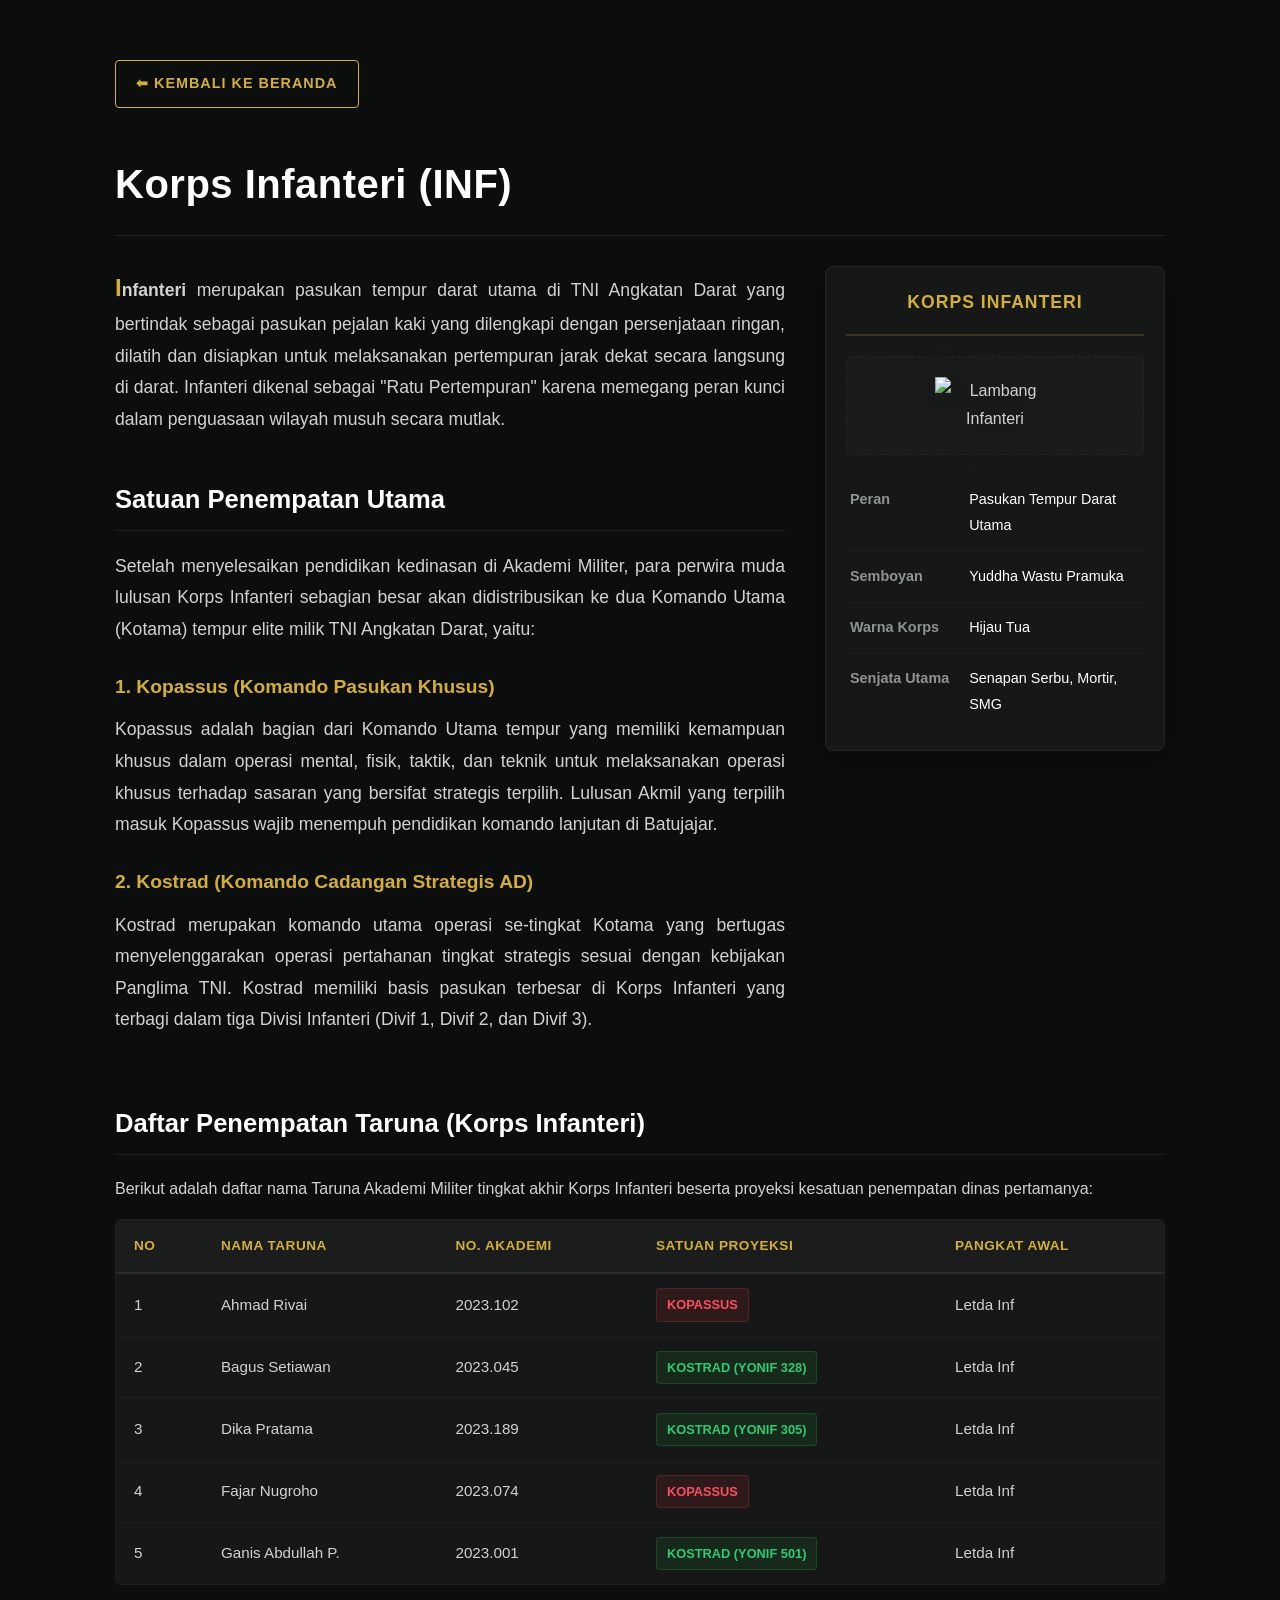
==== infanteri/infanteri.html @ 5bfca165 "Update!" ====
<!doctype html>
<html lang="id">
  <head>
    <meta charset="UTF-8" />
    <meta name="viewport" content="width=device-width, initial-scale=1.0" />
    <title>Satuan Infanteri - Akademi Militer</title>
    <style>
      :root {
        --bg-main: #0c0e0d; 
        --bg-card: #151816; 
        --tni-gold: #d4af37;
        --text-pure: #ffffff;
        --text-body: #cfd4d0; 
        --text-muted: #8e9590;
        --border-color: rgba(255, 255, 255, 0.08);
      }

      * {
        margin: 0;
        padding: 0;
        box-sizing: border-box;
        font-family:
          "Segoe UI",
          -apple-system,
          BlinkMacSystemFont,
          sans-serif;
      }

      body {
        background-color: var(--bg-main);
        color: var(--text-body);
        line-height: 1.8;
        padding: 60px 20px;
      }

      .wiki-container {
        max-width: 1050px;
        margin: 0 auto;
      }

      .btn-back {
        display: inline-flex;
        align-items: center;
        gap: 8px;
        background-color: transparent;
        color: var(--tni-gold);
        border: 1px solid var(--tni-gold);
        padding: 10px 20px;
        text-decoration: none;
        font-weight: 700;
        font-size: 0.9rem;
        text-transform: uppercase;
        letter-spacing: 1px;
        border-radius: 4px;
        margin-bottom: 40px;
        transition: all 0.2s ease;
      }

      .btn-back:hover {
        background-color: var(--tni-gold);
        color: #000000;
        transform: translateY(-2px);
        box-shadow: 0 4px 15px rgba(212, 175, 55, 0.2);
      }

      h1 {
        color: var(--text-pure);
        font-size: 2.5rem;
        font-weight: 800;
        letter-spacing: 0.5px;
        margin-bottom: 30px;
        padding-bottom: 15px;
        border-bottom: 1px solid var(--border-color);
      }

      .wiki-top-layout {
        display: grid;
        grid-template-columns: 1fr 340px;
        gap: 40px;
        align-items: start;
      }

      .wiki-text {
        font-size: 1.1rem;
        text-align: justify;
      }

      .wiki-text p {
        margin-bottom: 24px;
        color: var(--text-body);
      }

      .wiki-text p:first-of-type::first-letter {
        font-size: 1.5rem;
        font-weight: 700;
        color: var(--tni-gold);
      }

      h2.wiki-section-title {
        color: var(--text-pure);
        font-size: 1.6rem;
        font-weight: 700;
        margin: 40px 0 20px 0;
        padding-bottom: 8px;
        border-bottom: 1px solid var(--border-color);
      }

      h3.wiki-subsection-title {
        color: var(--tni-gold);
        font-size: 1.2rem;
        font-weight: 600;
        margin: 20px 0 10px 0;
      }

      /* INFOBOX */
      .infobox {
        background-color: var(--bg-card);
        border: 1px solid rgba(255, 255, 255, 0.06);
        border-radius: 8px;
        padding: 20px;
        box-shadow: 0 10px 30px rgba(0, 0, 0, 0.3);
      }

      .infobox-title {
        text-align: center;
        font-size: 1.1rem;
        font-weight: 800;
        color: var(--tni-gold);
        text-transform: uppercase;
        letter-spacing: 1px;
        padding-bottom: 15px;
        margin-bottom: 20px;
        border-bottom: 2px solid rgba(212, 175, 55, 0.2);
      }

      .infobox-img-container {
        text-align: center;
        background-color: rgba(255, 255, 255, 0.02);
        padding: 20px;
        border-radius: 6px;
        margin-bottom: 20px;
        border: 1px dashed rgba(255, 255, 255, 0.05);
      }

      .infobox-img {
        max-width: 120px;
        height: auto;
        filter: drop-shadow(0 8px 16px rgba(0, 0, 0, 0.5));
      }

      .infobox-table {
        width: 100%;
        border-collapse: collapse;
      }

      .infobox-table tr {
        border-bottom: 1px solid rgba(255, 255, 255, 0.04);
      }

      .infobox-table tr:last-child {
        border-bottom: none;
      }

      .infobox-table th,
      .infobox-table td {
        padding: 12px 4px;
        font-size: 0.9rem;
        vertical-align: top;
      }

      .infobox-table th {
        text-align: left;
        width: 40%;
        color: var(--text-muted);
        font-weight: 600;
      }

      .infobox-table td {
        color: var(--text-pure);
      }

     /* TABEL NAMA TARUNA  */
      .full-width-section {
        width: 100%;
        margin-top: 20px;
      }

      .data-table-container {
        width: 100%;
        overflow-x: auto;
        margin-top: 15px;
        border-radius: 6px;
        border: 1px solid var(--border-color);
      }

      .wiki-table {
        width: 100%;
        border-collapse: collapse;
        background-color: var(--bg-card);
        font-size: 0.95rem;
      }

      .wiki-table th,
      .wiki-table td {
        padding: 14px 18px;
        text-align: left;
      }

      .wiki-table th {
        background-color: rgba(255, 255, 255, 0.02);
        color: var(--tni-gold);
        font-weight: 700;
        border-bottom: 2px solid var(--border-color);
        text-transform: uppercase;
        font-size: 0.85rem;
        letter-spacing: 0.5px;
      }

      .wiki-table tr {
        border-bottom: 1px solid rgba(255, 255, 255, 0.04);
      }

      .wiki-table tr:last-child {
        border-bottom: none;
      }

      .badge {
        display: inline-block;
        padding: 4px 10px;
        font-size: 0.8rem;
        font-weight: 700;
        border-radius: 4px;
        text-transform: uppercase;
      }
      .badge-kopassus {
        background-color: rgba(220, 53, 69, 0.12);
        color: #ff4d5e;
        border: 1px solid rgba(220, 53, 69, 0.25);
      }
      .badge-kostrad {
        background-color: rgba(40, 167, 69, 0.12);
        color: #2ecc71;
        border: 1px solid rgba(40, 167, 69, 0.25);
      }

      /* RESPONSIV HP */
      @media (max-width: 850px) {
        .wiki-top-layout {
          grid-template-columns: 1fr; 
        }

        .infobox {
          width: 100%;
          order: -1;
        }
      }
    </style>
  </head>
  <body>
    <div class="wiki-container">
      <a href="/index.html" class="btn-back">⬅ Kembali ke Beranda</a>

      <h1>Korps Infanteri (INF)</h1>

      <div class="wiki-top-layout">
        <div class="wiki-text">
          <p>
            <b>Infanteri</b> merupakan pasukan tempur darat utama di TNI
            Angkatan Darat yang bertindak sebagai pasukan pejalan kaki yang
            dilengkapi dengan persenjataan ringan, dilatih dan disiapkan untuk
            melaksanakan pertempuran jarak dekat secara langsung di darat.
            Infanteri dikenal sebagai "Ratu Pertempuran" karena memegang peran
            kunci dalam penguasaan wilayah musuh secara mutlak.
          </p>

          <h2 class="wiki-section-title">Satuan Penempatan Utama</h2>
          <p>
            Setelah menyelesaikan pendidikan kedinasan di Akademi Militer, para
            perwira muda lulusan Korps Infanteri sebagian besar akan
            didistribusikan ke dua Komando Utama (Kotama) tempur elite milik TNI
            Angkatan Darat, yaitu:
          </p>

          <h3 class="wiki-subsection-title">
            1. Kopassus (Komando Pasukan Khusus)
          </h3>
          <p>
            Kopassus adalah bagian dari Komando Utama tempur yang memiliki
            kemampuan khusus dalam operasi mental, fisik, taktik, dan teknik
            untuk melaksanakan operasi khusus terhadap sasaran yang bersifat
            strategis terpilih. Lulusan Akmil yang terpilih masuk Kopassus wajib
            menempuh pendidikan komando lanjutan di Batujajar.
          </p>

          <h3 class="wiki-subsection-title">
            2. Kostrad (Komando Cadangan Strategis AD)
          </h3>
          <p>
            Kostrad merupakan komando utama operasi se-tingkat Kotama yang
            bertugas menyelenggarakan operasi pertahanan tingkat strategis
            sesuai dengan kebijakan Panglima TNI. Kostrad memiliki basis pasukan
            terbesar di Korps Infanteri yang terbagi dalam tiga Divisi Infanteri
            (Divif 1, Divif 2, dan Divif 3).
          </p>
        </div>

        <div class="infobox">
          <div class="infobox-title">Korps Infanteri</div>
          <div class="infobox-img-container">
            <img
              src="image/img1.png"
              alt="Lambang Infanteri"
              class="infobox-img"
            />
          </div>
          <table class="infobox-table">
            <tr>
              <th>Peran</th>
              <td>Pasukan Tempur Darat Utama</td>
            </tr>
            <tr>
              <th>Semboyan</th>
              <td>Yuddha Wastu Pramuka</td>
            </tr>
            <tr>
              <th>Warna Korps</th>
              <td>Hijau Tua</td>
            </tr>
            <tr>
              <th>Senjata Utama</th>
              <td>Senapan Serbu, Mortir, SMG</td>
            </tr>
          </table>
        </div>
      </div>
      <div class="full-width-section">
        <h2 class="wiki-section-title">
          Daftar Penempatan Taruna (Korps Infanteri)
        </h2>
        <p>
          Berikut adalah daftar nama Taruna Akademi Militer tingkat akhir Korps
          Infanteri beserta proyeksi kesatuan penempatan dinas pertamanya:
        </p>

        <div class="data-table-container">
          <table class="wiki-table">
            <thead>
              <tr>
                <th>No</th>
                <th>Nama Taruna</th>
                <th>No. Akademi</th>
                <th>Satuan Proyeksi</th>
                <th>Pangkat Awal</th>
              </tr>
            </thead>
            <tbody>
              <tr>
                <td>1</td>
                <td>Ahmad Rivai</td>
                <td>2023.102</td>
                <td><span class="badge badge-kopassus">Kopassus</span></td>
                <td>Letda Inf</td>
              </tr>
              <tr>
                <td>2</td>
                <td>Bagus Setiawan</td>
                <td>2023.045</td>
                <td>
                  <span class="badge badge-kostrad">Kostrad (Yonif 328)</span>
                </td>
                <td>Letda Inf</td>
              </tr>
              <tr>
                <td>3</td>
                <td>Dika Pratama</td>
                <td>2023.189</td>
                <td>
                  <span class="badge badge-kostrad">Kostrad (Yonif 305)</span>
                </td>
                <td>Letda Inf</td>
              </tr>
              <tr>
                <td>4</td>
                <td>Fajar Nugroho</td>
                <td>2023.074</td>
                <td><span class="badge badge-kopassus">Kopassus</span></td>
                <td>Letda Inf</td>
              </tr>
              <tr>
                <td>5</td>
                <td>Ganis Abdullah P.</td>
                <td>2023.001</td>
                <td>
                  <span class="badge badge-kostrad">Kostrad (Yonif 501)</span>
                </td>
                <td>Letda Inf</td>
              </tr>
            </tbody>
          </table>
        </div>
      </div>
    </div>
  </body>
</html>
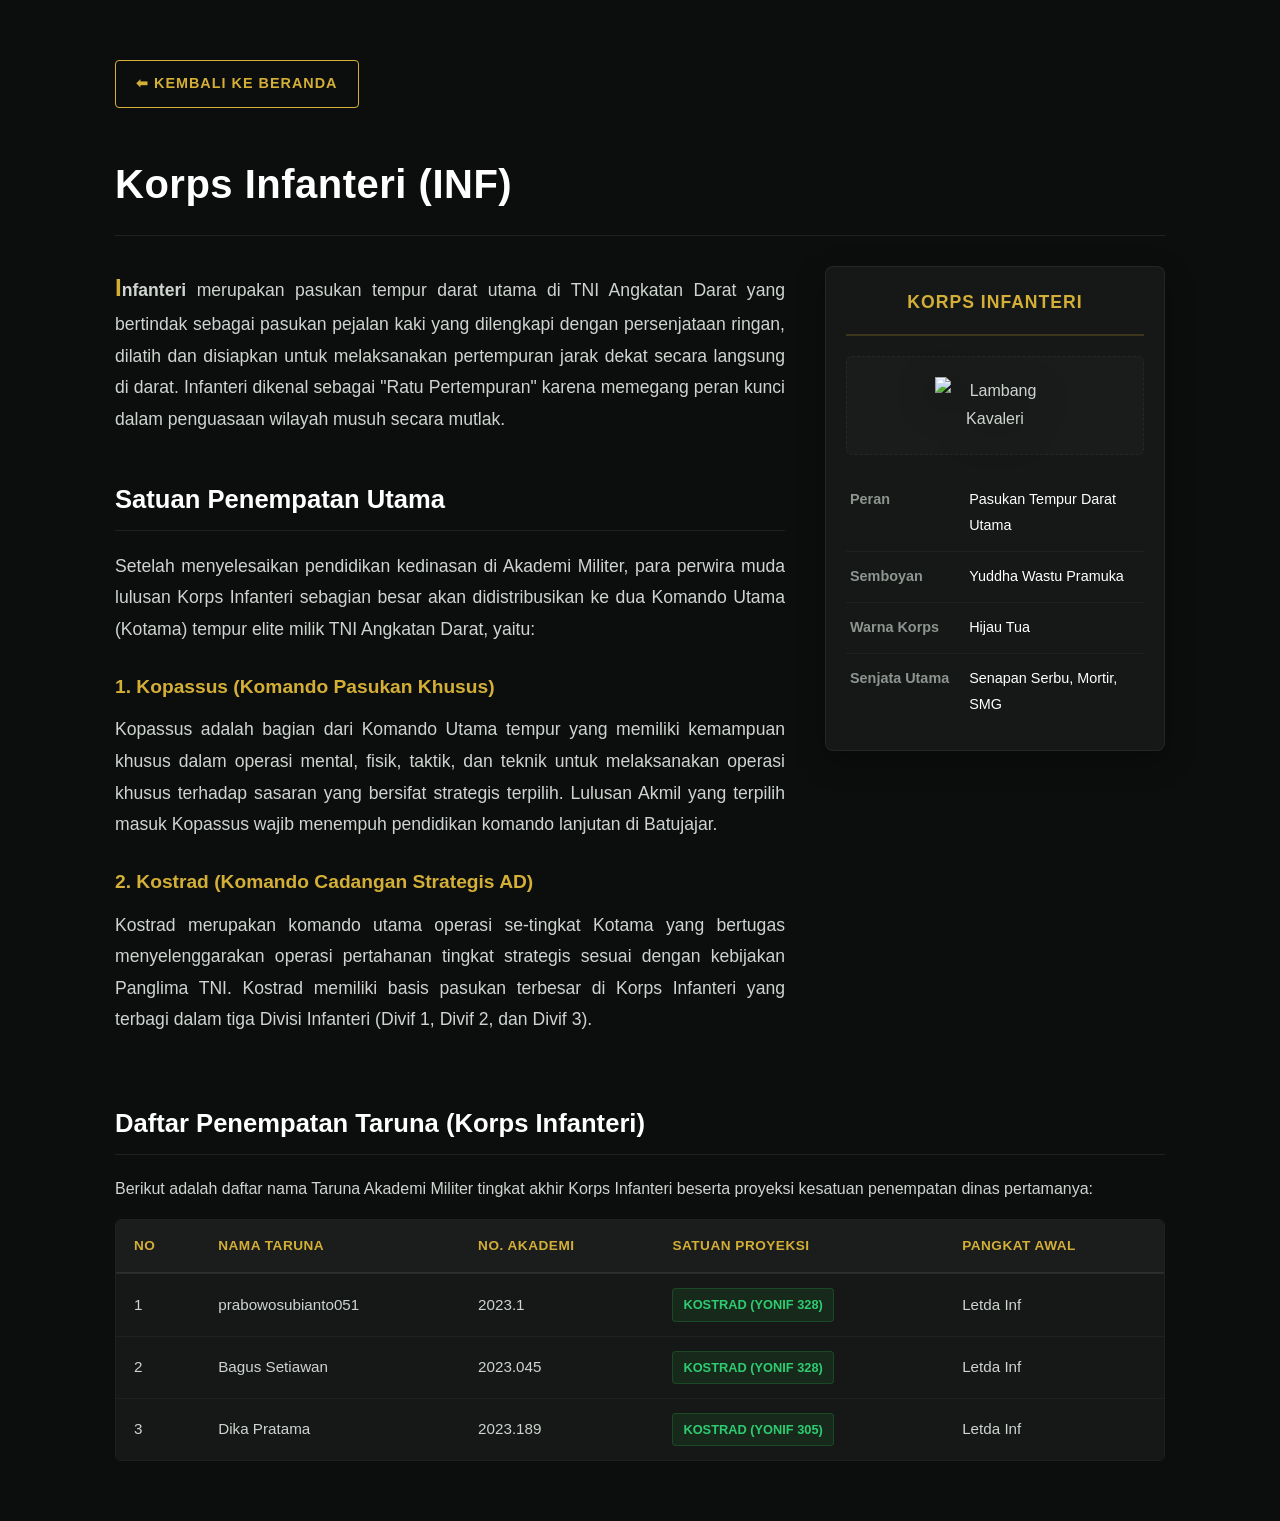
==== commit 9acd3345: "Update 1.1" ====
--- a/infanteri/infanteri.html
+++ b/infanteri/infanteri.html
@@ -6,11 +6,11 @@
     <title>Satuan Infanteri - Akademi Militer</title>
     <style>
       :root {
-        --bg-main: #0c0e0d; 
-        --bg-card: #151816; 
+        --bg-main: #0c0e0d;
+        --bg-card: #151816;
         --tni-gold: #d4af37;
         --text-pure: #ffffff;
-        --text-body: #cfd4d0; 
+        --text-body: #cfd4d0;
         --text-muted: #8e9590;
         --border-color: rgba(255, 255, 255, 0.08);
       }
@@ -179,7 +179,7 @@
         color: var(--text-pure);
       }
 
-     /* TABEL NAMA TARUNA  */
+      /* TABEL NAMA TARUNA  */
       .full-width-section {
         width: 100%;
         margin-top: 20px;
@@ -246,7 +246,7 @@
       /* RESPONSIV HP */
       @media (max-width: 850px) {
         .wiki-top-layout {
-          grid-template-columns: 1fr; 
+          grid-template-columns: 1fr;
         }
 
         .infobox {
@@ -307,11 +307,7 @@
         <div class="infobox">
           <div class="infobox-title">Korps Infanteri</div>
           <div class="infobox-img-container">
-            <img
-              src="image/img1.png"
-              alt="Lambang Infanteri"
-              class="infobox-img"
-            />
+            <img src="" alt="Lambang Kavaleri" class="infobox-img" />
           </div>
           <table class="infobox-table">
             <tr>
@@ -356,9 +352,11 @@
             <tbody>
               <tr>
                 <td>1</td>
-                <td>Ahmad Rivai</td>
-                <td>2023.102</td>
-                <td><span class="badge badge-kopassus">Kopassus</span></td>
+                <td>prabowosubianto051</td>
+                <td>2023.1</td>
+                <td>
+                  <span class="badge badge-kostrad">Kostrad (Yonif 328)</span>
+                </td>
                 <td>Letda Inf</td>
               </tr>
               <tr>
@@ -379,22 +377,6 @@
                 </td>
                 <td>Letda Inf</td>
               </tr>
-              <tr>
-                <td>4</td>
-                <td>Fajar Nugroho</td>
-                <td>2023.074</td>
-                <td><span class="badge badge-kopassus">Kopassus</span></td>
-                <td>Letda Inf</td>
-              </tr>
-              <tr>
-                <td>5</td>
-                <td>Ganis Abdullah P.</td>
-                <td>2023.001</td>
-                <td>
-                  <span class="badge badge-kostrad">Kostrad (Yonif 501)</span>
-                </td>
-                <td>Letda Inf</td>
-              </tr>
             </tbody>
           </table>
         </div>
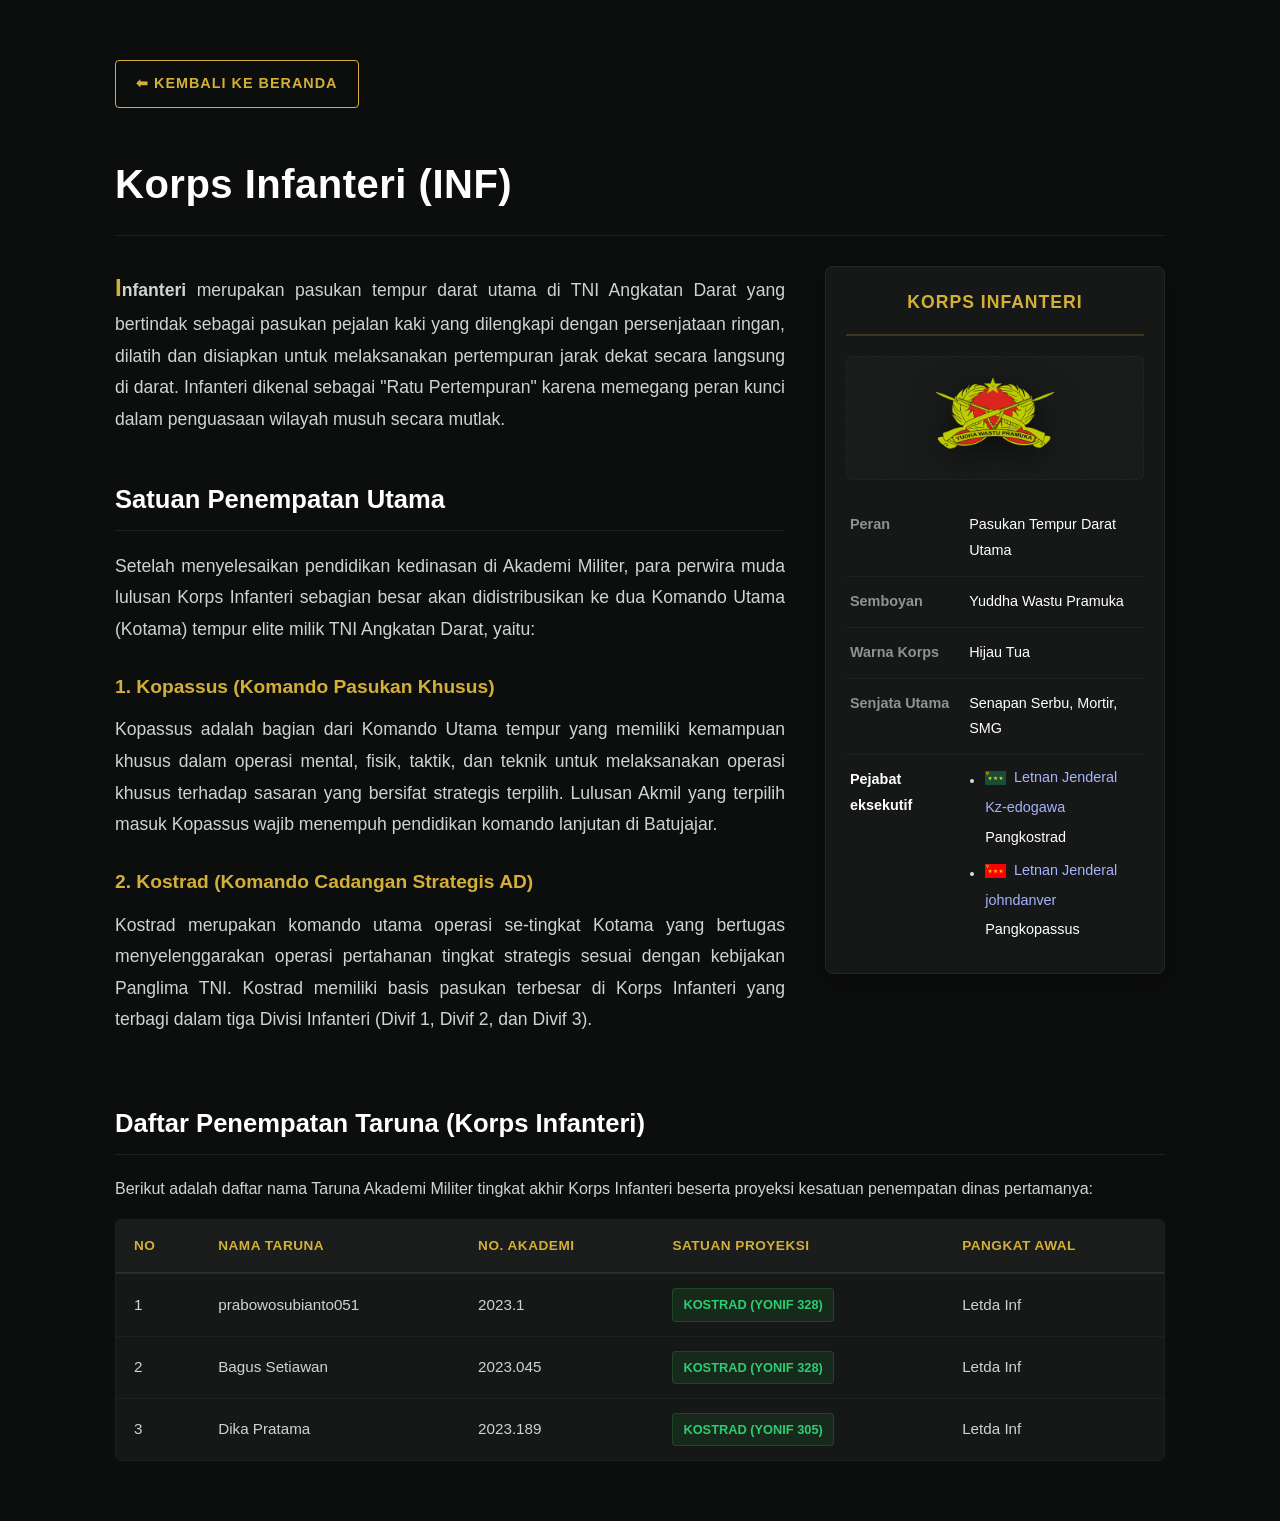
==== commit 61da347a: "Update!" ====
--- a/infanteri/infanteri.html
+++ b/infanteri/infanteri.html
@@ -243,6 +243,75 @@
         border: 1px solid rgba(40, 167, 69, 0.25);
       }
 
+      /* PEJABAT INFOBOX */
+
+      .infobox-pejabat-row {
+        border-top: 1px solid rgba(255, 255, 255, 0.08);
+        vertical-align: top;
+      }
+
+      .infobox-label-pejabat {
+        padding: 12px 10px;
+        font-size: 0.95rem;
+        font-weight: 700;
+        color: #ffffff;
+        width: 35%;
+      }
+
+      .infobox-data-pejabat {
+        padding: 12px 10px;
+        font-size: 0.9rem;
+        line-height: 1.5;
+      }
+
+      .pejabat-list {
+        margin: 0;
+        padding-left: 16px;
+        list-style-type: disc;
+        color: #dddddd;
+      }
+
+      .pejabat-list li {
+        margin-bottom: 12px;
+      }
+
+      .pejabat-list li:last-child {
+        margin-bottom: 0;
+      }
+
+      .pejabat-wrapper {
+        display: inline-flex;
+        flex-wrap: wrap;
+        align-items: center;
+        gap: 8px;
+      }
+
+      .icon-pangkat-single {
+        height: 14px;
+        width: auto;
+        object-fit: contain;
+        display: block;
+      }
+
+      .pangkat-pejabat {
+        color: #a8b2ff;
+      }
+
+      .nama-pejabat {
+        color: #a8b2ff;
+        font-weight: 500;
+        text-decoration: none;
+        cursor: pointer;
+      }
+
+      .nama-pejabat:hover {
+        text-decoration: underline;
+      }
+
+      .jabatan-pejabat {
+        color: #ffffff;
+      }
+
       /* RESPONSIV HP */
       @media (max-width: 850px) {
         .wiki-top-layout {
@@ -307,7 +376,7 @@
         <div class="infobox">
           <div class="infobox-title">Korps Infanteri</div>
           <div class="infobox-img-container">
-            <img src="" alt="Lambang Kavaleri" class="infobox-img" />
+            <img src="/infanteri/Logo_Infanteri_TNI_AD.png" alt="Lambang Infanteri" class="infobox-img" />
           </div>
           <table class="infobox-table">
             <tr>
@@ -325,6 +394,29 @@
             <tr>
               <th>Senjata Utama</th>
               <td>Senapan Serbu, Mortir, SMG</td>
+            </tr>
+            <tr class="infobox-pejabat-row">
+              <td class="infobox-label-pejabat">Pejabat eksekutif</td>
+              <td class="infobox-data-pejabat">
+                <ul class="pejabat-list">
+                  <li>
+                    <div class="pejabat-wrapper">
+                      <img src="/image/Flag_of_a_Indonesian_Army_Letnan_Jenderal kos.png" alt="Letjend" class="icon-pangkat-single">
+                      <span class="pangkat-pejabat">Letnan Jenderal</span>
+                      <span class="nama-pejabat">Kz-edogawa</span>
+                      <span class="jabatan-pejabat">Pangkostrad</span>
+                    </div>
+                  </li>
+                  <li>
+                    <div class="pejabat-wrapper">
+                      <img src="/image/Flag_of_a_Indonesian_Army_letnan_jenderal.png" alt="Letjend" class="icon-pangkat-single">
+                      <span class="pangkat-pejabat">Letnan Jenderal</span>
+                      <span class="nama-pejabat">johndanver</span>
+                      <span class="jabatan-pejabat">Pangkopassus</span>
+                    </div>
+                  </li>
+                </ul>
+              </td>
             </tr>
           </table>
         </div>
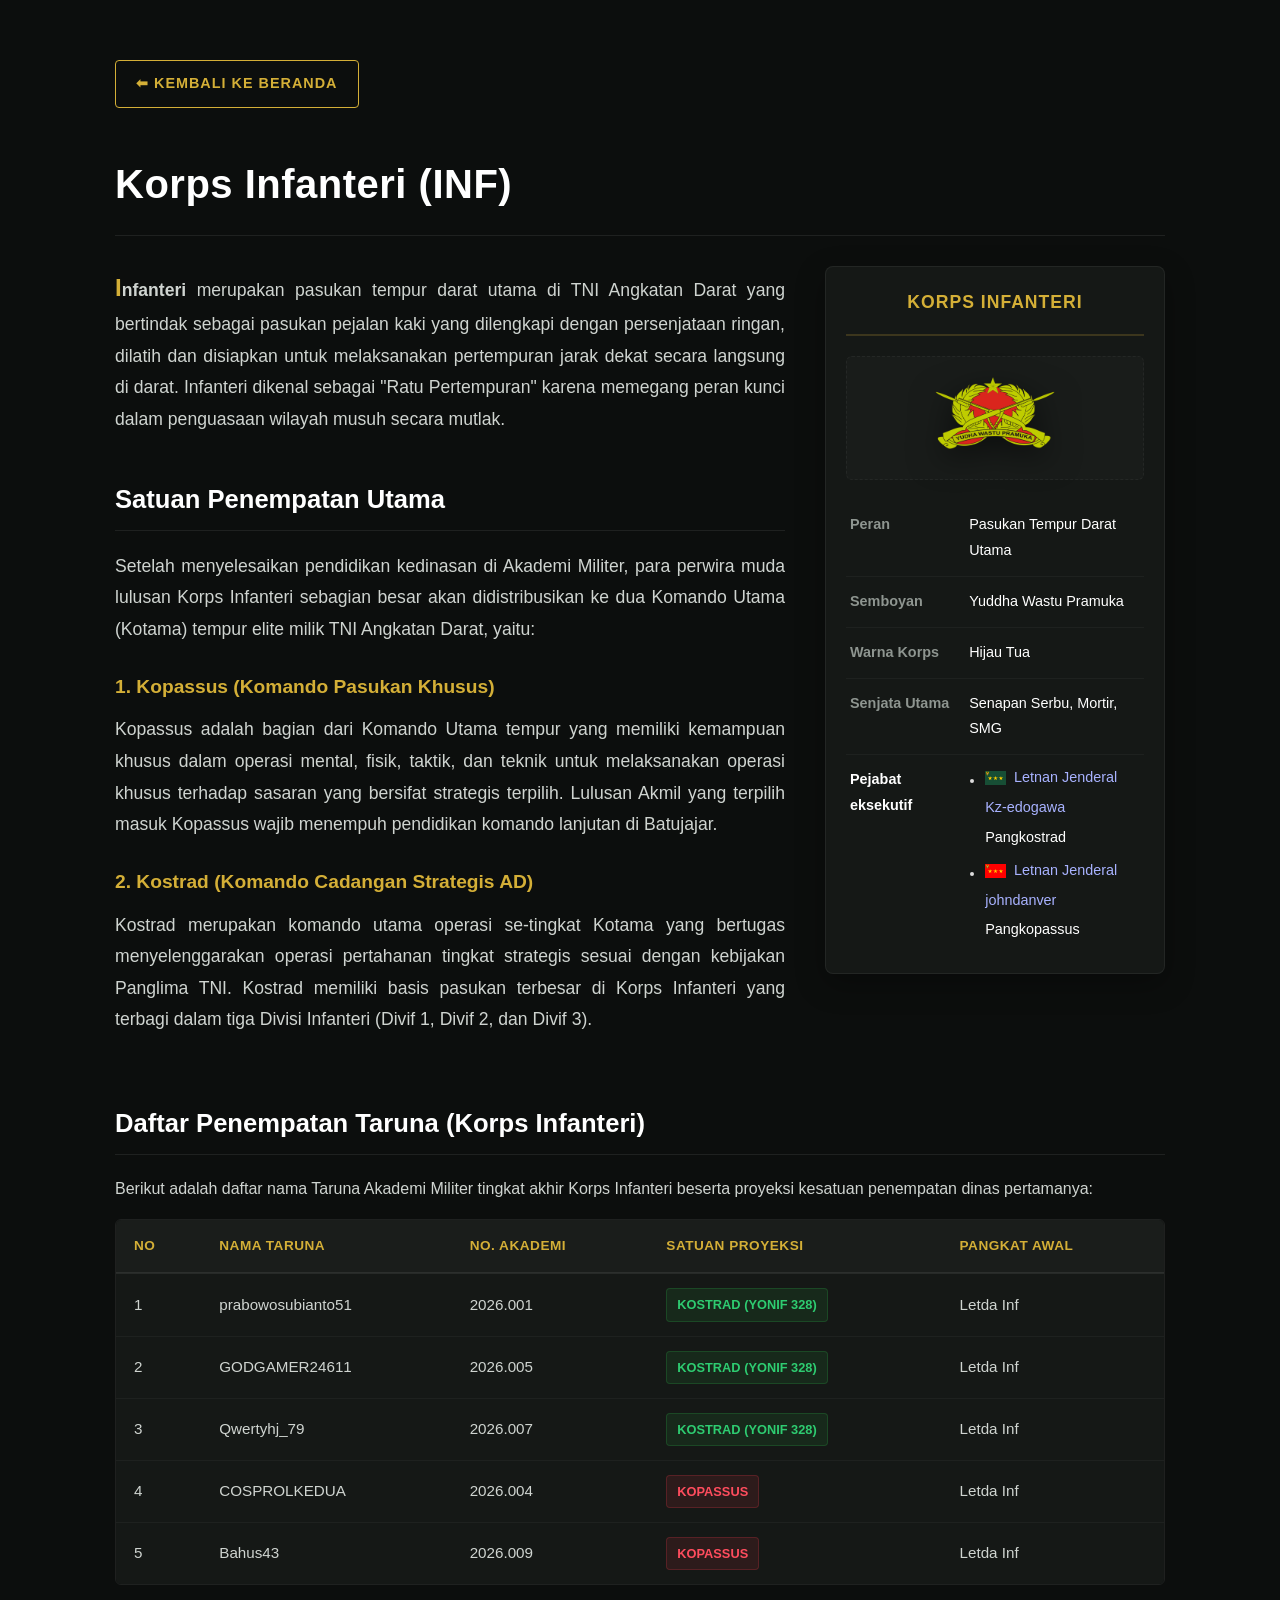
==== commit 359e1f13: "Update 1.3" ====
--- a/infanteri/infanteri.html
+++ b/infanteri/infanteri.html
@@ -444,8 +444,8 @@
             <tbody>
               <tr>
                 <td>1</td>
-                <td>prabowosubianto051</td>
-                <td>2023.1</td>
+                <td>prabowosubianto51</td>
+                <td>2026.001</td>
                 <td>
                   <span class="badge badge-kostrad">Kostrad (Yonif 328)</span>
                 </td>
@@ -453,8 +453,8 @@
               </tr>
               <tr>
                 <td>2</td>
-                <td>Bagus Setiawan</td>
-                <td>2023.045</td>
+                <td>GODGAMER24611</td>
+                <td>2026.005</td>
                 <td>
                   <span class="badge badge-kostrad">Kostrad (Yonif 328)</span>
                 </td>
@@ -462,10 +462,28 @@
               </tr>
               <tr>
                 <td>3</td>
-                <td>Dika Pratama</td>
-                <td>2023.189</td>
+                <td>Qwertyhj_79</td>
+                <td>2026.007</td>
                 <td>
-                  <span class="badge badge-kostrad">Kostrad (Yonif 305)</span>
+                  <span class="badge badge-kostrad">Kostrad (Yonif 328)</span>
+                </td>
+                <td>Letda Inf</td>
+              </tr>
+              <tr>
+                <td>4</td>
+                <td>COSPROLKEDUA</td>
+                <td>2026.004</td>
+                <td>
+                  <span class="badge badge-kopassus">Kopassus</span>
+                </td>
+                <td>Letda Inf</td>
+              </tr>
+              <tr>
+                <td>5</td>
+                <td>Bahus43</td>
+                <td>2026.009</td>
+                <td>
+                  <span class="badge badge-kopassus">Kopassus</span>
                 </td>
                 <td>Letda Inf</td>
               </tr>
